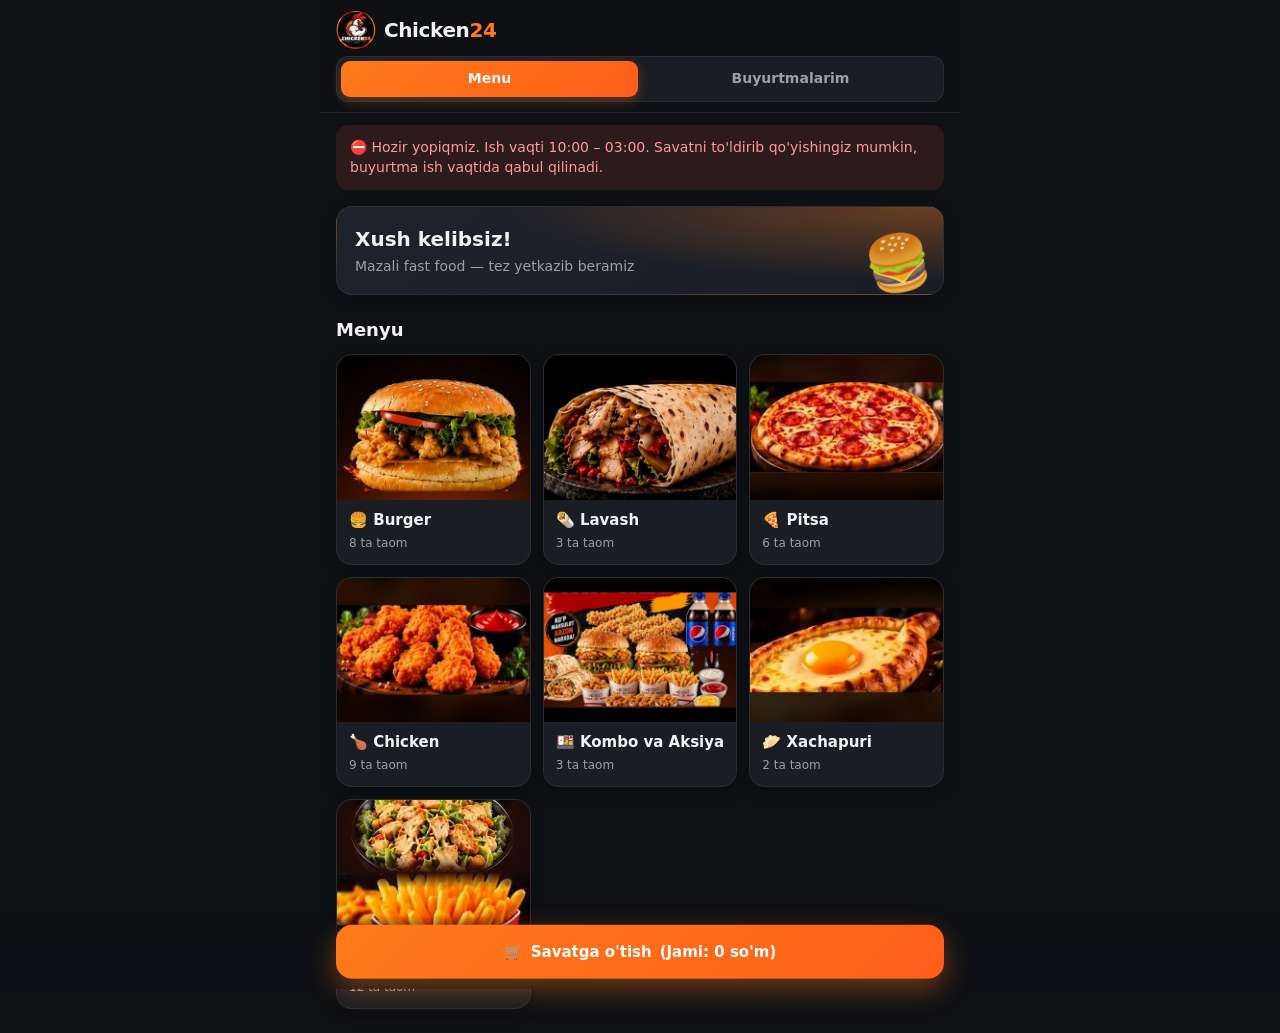
==== miniapp/index.html @ d91f763a "Inline "Buyurtma berish" tugmasi, menyu tugmasi va HTTP buyurtma (POST /api/orders) - Bot: pastki re" ====
<!doctype html>
<html lang="uz">
<head>
  <meta charset="utf-8">
  <meta name="viewport" content="width=device-width, initial-scale=1, viewport-fit=cover">
  <meta name="color-scheme" content="dark">
  <meta name="theme-color" content="#0F1115">
  <!-- Xavfsizlik: skriptlar faqat o'zimizdan va telegram.org dan; tashqi so'rov faqat bot serveriga (config.js API_BASE) -->
  <meta http-equiv="Content-Security-Policy"
        content="default-src 'self'; script-src 'self' https://telegram.org; style-src 'self' 'unsafe-inline'; img-src 'self' data: blob:; connect-src 'self' https://chicken24-bot.onrender.com; base-uri 'none'; form-action 'none'; object-src 'none'">
  <title>Chicken24</title>
  <link rel="icon" href="images/logo-192.webp" type="image/webp">
  <!-- Telegram WebApp SDK boshqa skriptlardan oldin yuklanishi kerak -->
  <script src="https://telegram.org/js/telegram-web-app.js"></script>
  <!-- ?v=N: Telegram eski keshni ko'rsatmasligi uchun; har o'zgarishda raqamni oshiring -->
  <link rel="stylesheet" href="style.css?v=15">
  <!-- Interfeys matnlari (uz/ru) va bot natijasini qo'llash - app.js dan oldin -->
  <script src="i18n.js?v=15" defer></script>
  <script src="config.js?v=15" defer></script>
  <script src="result.js?v=15" defer></script>
  <script src="app.js?v=15" defer></script>
</head>
<body>
  <div id="app" class="app">
    <!-- Sarlavha va bo'lim yorliqlari birga yopishqoq (sticky) -->
    <div class="appbar">
    <header class="topbar" id="topbar">
      <button id="backBtn" class="icon-btn topbar-back" type="button" data-action="back" aria-label="Orqaga" data-i18n-aria="back" hidden>
        <svg viewBox="0 0 24 24" width="22" height="22" aria-hidden="true"><path d="M15 5l-7 7 7 7" fill="none" stroke="currentColor" stroke-width="2.4" stroke-linecap="round" stroke-linejoin="round"/></svg>
      </button>
      <div class="brand" id="brand">
        <img class="brand-logo" src="images/logo-192.webp"
             srcset="images/logo-192.webp 1x, images/logo-384.webp 2x"
             alt="Chicken24" width="40" height="40" decoding="async">
        <span class="brand-name">Chicken<span class="accent">24</span></span>
      </div>
      <h1 class="topbar-title" id="topbarTitle" hidden></h1>
    </header>
    <!-- Matnlar app.js da tanlangan tilga almashtiriladi (data-i18n); bu yerdagisi - JS yuklanguncha -->
    <nav class="tabs" role="tablist" aria-label="Bo'limlar" data-i18n-aria="tabs.aria">
      <button id="tabMenu" class="tab active" type="button" role="tab" aria-selected="true" data-action="tab-menu" data-i18n="tab.menu">Menu</button>
      <button id="tabOrders" class="tab" type="button" role="tab" aria-selected="false" data-action="tab-orders" data-i18n="tab.orders">Buyurtmalarim</button>
    </nav>
    </div>

    <!-- Yopiq vaqtda ko'rinadi (app.js -> updateHoursBanner) -->
    <div id="hoursBanner" class="hours-banner" role="status" hidden></div>

    <main id="view" class="view" tabindex="-1">
      <div class="loader" aria-label="Yuklanmoqda" data-i18n-aria="loading"><span></span><span></span><span></span></div>
    </main>
  </div>

  <!-- Pastdan chiquvchi savat tugmasi -->
  <div id="cartBar" class="cart-bar" aria-hidden="true">
    <button id="cartBarBtn" class="cart-bar-btn" type="button" data-action="open-cart" tabindex="-1">
      <span class="cart-bar-icon" aria-hidden="true">🛒</span>
      <span class="cart-bar-text" data-i18n="cartbar.go">Savatga o'tish</span>
      <span class="cart-bar-total">(<span data-i18n="cartbar.total">Jami</span>: <b id="cartBarTotal"></b>)</span>
    </button>
  </div>

  <div id="toast" class="toast" role="status" aria-live="polite"></div>

  <noscript><p class="noscript">Ilova ishlashi uchun JavaScript yoqilgan bo'lishi kerak. / Для работы приложения включите JavaScript.</p></noscript>
</body>
</html>
---- miniapp/style.css ----
/* =========================================================
   Chicken24 Mini App - doim to'q dizayn (Telegram theme'iga bog'liq emas)
   ========================================================= */
:root {
  --bg: #0F1115;
  --card: #1A1D24;
  --card-2: #222631;
  --card-3: #2A2F3B;
  --accent: #FF7A1A;
  --accent-2: #FF9A4D;
  --accent-soft: rgba(255, 122, 26, 0.14);
  --text: #F2F2F2;
  --muted: #9AA0AA;
  --danger: #FF5C5C;
  --danger-soft: rgba(255, 92, 92, 0.12);
  --success: #39D98A;
  --success-soft: rgba(57, 217, 138, 0.12);
  --border: rgba(255, 255, 255, 0.07);
  --radius: 16px;
  --radius-sm: 12px;
  --shadow: 0 8px 24px rgba(0, 0, 0, 0.35);
  --shadow-soft: 0 4px 14px rgba(0, 0, 0, 0.25);
  --ease: cubic-bezier(0.2, 0.8, 0.2, 1);

  /* Telegram (fullscreen) va qurilma safe-area */
  --safe-top: calc(max(env(safe-area-inset-top, 0px), var(--tg-safe-area-inset-top, 0px)) + var(--tg-content-safe-area-inset-top, 0px));
  --safe-bottom: calc(max(env(safe-area-inset-bottom, 0px), var(--tg-safe-area-inset-bottom, 0px)) + var(--tg-content-safe-area-inset-bottom, 0px));
  --safe-left: max(env(safe-area-inset-left, 0px), var(--tg-safe-area-inset-left, 0px));
  --safe-right: max(env(safe-area-inset-right, 0px), var(--tg-safe-area-inset-right, 0px));
  --gutter: 16px;

  color-scheme: dark;
}

*, *::before, *::after { box-sizing: border-box; }

html, body {
  margin: 0;
  background: var(--bg);
  color: var(--text);
  font-family: system-ui, -apple-system, "Segoe UI", Roboto, "Helvetica Neue", Arial, sans-serif;
  font-size: 15px;
  line-height: 1.4;
  -webkit-font-smoothing: antialiased;
  -webkit-text-size-adjust: 100%;
  -webkit-tap-highlight-color: transparent;
}

body {
  min-height: 100vh;
  min-height: 100dvh;
  overflow-x: hidden;
}

button, input, textarea { font: inherit; color: inherit; }
button { cursor: pointer; border: 0; background: none; padding: 0; }
button:disabled { cursor: not-allowed; }
img { display: block; max-width: 100%; }
[hidden] { display: none !important; }

:focus-visible { outline: 2px solid var(--accent); outline-offset: 2px; }

.app {
  max-width: 640px;
  margin: 0 auto;
  padding-left: var(--safe-left);
  padding-right: var(--safe-right);
}

/* ---------------- Topbar + bo'lim yorliqlari (birga sticky) ---------------- */
.appbar {
  position: sticky;
  top: 0;
  z-index: 20;
  background: rgba(15, 17, 21, 0.92);
  backdrop-filter: blur(14px);
  -webkit-backdrop-filter: blur(14px);
  border-bottom: 1px solid var(--border);
}
.topbar {
  display: flex;
  align-items: center;
  gap: 10px;
  min-height: 56px;
  padding: calc(8px + var(--safe-top)) var(--gutter) 4px;
}

/* Segmentli tugma: Menu | Buyurtmalarim */
.tabs {
  display: grid;
  grid-template-columns: 1fr 1fr;
  gap: 4px;
  margin: 0 var(--gutter) 10px;
  padding: 4px;
  border-radius: var(--radius-sm);
  background: var(--card);
  border: 1px solid var(--border);
}
.tab {
  min-height: 36px;
  padding: 0 8px;
  border-radius: 9px;
  font-size: 14px;
  font-weight: 700;
  color: var(--muted);
  white-space: nowrap;
  transition: background-color 0.2s, color 0.2s, transform 0.15s var(--ease);
}
.tab:active { transform: scale(0.97); }
.tab.active {
  background: linear-gradient(135deg, var(--accent), #FF5E1A);
  color: #fff;
  box-shadow: 0 4px 12px rgba(255, 122, 26, 0.3);
}

.brand { display: flex; align-items: center; gap: 8px; min-width: 0; }
/* Logotip: dumaloq, shaffof fon (eski to'q sariq kvadrat va soya olib tashlangan) */
.brand-logo {
  display: block;
  flex: 0 0 auto;
  width: 40px; height: 40px;
  border-radius: 50%;
  object-fit: cover;
}
.brand-name { font-size: 20px; font-weight: 800; letter-spacing: -0.02em; }
.accent { color: var(--accent); }

.topbar.inner .brand-logo { width: 36px; height: 36px; }
.topbar.inner .brand-name { display: none; }
.topbar-title {
  margin: 0;
  font-size: 18px;
  font-weight: 700;
  white-space: nowrap;
  overflow: hidden;
  text-overflow: ellipsis;
}

/* ---------------- Umumiy ---------------- */
.view {
  padding: 16px var(--gutter) calc(24px + var(--safe-bottom));
  outline: none;
  animation: fadeIn 0.28s var(--ease);
}
body.has-cart-bar .view { padding-bottom: calc(96px + var(--safe-bottom)); }

@keyframes fadeIn { from { opacity: 0; transform: translateY(6px); } to { opacity: 1; transform: none; } }
@keyframes pop { 0% { transform: scale(0.85); } 60% { transform: scale(1.06); } 100% { transform: scale(1); } }

.section-title { margin: 22px 0 12px; font-size: 18px; font-weight: 700; }
.section-title:first-child { margin-top: 4px; }
.muted { color: var(--muted); }

.hero {
  position: relative;
  overflow: hidden;
  padding: 18px;
  border-radius: var(--radius);
  background:
    radial-gradient(120% 140% at 100% 0%, rgba(255, 122, 26, 0.35), transparent 60%),
    linear-gradient(135deg, #1F222B, var(--card));
  border: 1px solid var(--border);
  box-shadow: var(--shadow-soft);
}
.hero-title { margin: 0 0 4px; font-size: 20px; font-weight: 800; }
.hero-sub { margin: 0; color: var(--muted); font-size: 14px; }
.hero-emoji { position: absolute; right: 12px; bottom: -6px; font-size: 54px; opacity: 0.9; transform: rotate(-12deg); }

/* ---------------- Tugmalar ---------------- */
.btn {
  display: inline-flex;
  align-items: center;
  justify-content: center;
  gap: 8px;
  min-height: 46px;
  padding: 0 18px;
  border-radius: var(--radius-sm);
  font-weight: 650;
  transition: transform 0.15s var(--ease), background-color 0.2s, opacity 0.2s, box-shadow 0.2s;
  user-select: none;
}
.btn:active:not(:disabled) { transform: scale(0.96); }
.btn-block { width: 100%; }
.btn-lg { min-height: 54px; font-size: 16px; border-radius: var(--radius); }
.btn-primary {
  background: linear-gradient(135deg, var(--accent), #FF5E1A);
  color: #fff;
  box-shadow: 0 8px 20px rgba(255, 122, 26, 0.3);
}
.btn-primary:disabled { background: var(--card-3); color: var(--muted); box-shadow: none; }
.btn-secondary { background: var(--card-2); color: var(--text); border: 1px solid var(--border); }
.btn-secondary:disabled { opacity: 0.45; }
.btn-ghost { background: transparent; color: var(--accent); min-height: 36px; padding: 0 10px; }
.btn-link { color: var(--accent); font-weight: 600; text-decoration: underline; text-underline-offset: 3px; }

.icon-btn {
  display: grid;
  place-items: center;
  width: 36px; height: 36px;
  flex: 0 0 auto;
  border-radius: 11px;
  background: var(--card-2);
  color: var(--text);
  transition: transform 0.15s var(--ease), background-color 0.2s;
}
.icon-btn:active:not(:disabled) { transform: scale(0.9); }
.icon-btn.danger { background: var(--danger-soft); color: var(--danger); }
.topbar-back { background: transparent; margin-left: -8px; }

/* ---------------- Kategoriyalar ---------------- */
.cat-grid {
  display: grid;
  grid-template-columns: repeat(2, minmax(0, 1fr));
  gap: 12px;
}
.cat-card {
  display: flex;
  flex-direction: column;
  overflow: hidden;
  text-align: left;
  border-radius: var(--radius);
  background: var(--card);
  border: 1px solid var(--border);
  box-shadow: var(--shadow-soft);
  transition: transform 0.18s var(--ease), box-shadow 0.2s;
}
.cat-card:active { transform: scale(0.96); }
.cat-info { display: flex; flex-direction: column; gap: 4px; padding: 10px 12px 12px; }
.cat-name { font-size: 15px; font-weight: 700; }
.cat-count { font-size: 12px; color: var(--muted); }
.badge-soon {
  align-self: flex-start;
  padding: 2px 8px;
  border-radius: 999px;
  background: var(--accent-soft);
  color: var(--accent-2);
  font-size: 11px;
  font-weight: 700;
}

/* Rasm + fallback (emoji/gradient) */
.media {
  position: relative;
  width: 100%;
  aspect-ratio: 4 / 3;
  overflow: hidden;
  background: radial-gradient(120% 120% at 30% 20%, #3A2A20 0%, #22252E 55%, #1A1D24 100%);
}
.media img {
  position: absolute;
  inset: 0;
  width: 100%;
  height: 100%;
  object-fit: cover;
  opacity: 0;
  transition: opacity 0.35s var(--ease);
}
.media.loaded img { opacity: 1; }
/* Emoji faqat rasm umuman yuklanmaganda (qayta urinishlardan keyin) ko'rinadi */
.media:not(.failed) .media-fallback { visibility: hidden; }
/* Taom rasmlari kvadrat (600x600) - kesilmasligi kerak */
.media.item-media { aspect-ratio: 1 / 1; }
.media-fallback {
  position: absolute;
  inset: 0;
  display: grid;
  place-items: center;
  font-size: 44px;
  filter: drop-shadow(0 6px 12px rgba(0, 0, 0, 0.4));
}


/* ---------------- Taomlar ---------------- */
.item-grid {
  display: grid;
  grid-template-columns: repeat(2, minmax(0, 1fr));
  gap: 12px;
}
.item-card {
  display: flex;
  flex-direction: column;
  overflow: hidden;
  border-radius: var(--radius);
  background: var(--card);
  border: 1px solid var(--border);
  box-shadow: var(--shadow-soft);
}
.item-body { display: flex; flex-direction: column; gap: 4px; padding: 10px 12px 0; }
.item-name { margin: 0; font-size: 15px; font-weight: 700; line-height: 1.25; overflow-wrap: anywhere; }
/* Tavsif to'liq ko'rinadi (kesilmaydi) */
.item-desc {
  margin: 0;
  color: var(--muted);
  font-size: 13px;
  line-height: 1.4;
  overflow-wrap: anywhere;
}
/* Tarkib ro'yxati (kombo): har qatorda bitta tarkib, ✓ belgisi bilan */
.item-contents {
  margin: 2px 0 0;
  padding: 0;
  list-style: none;
  display: flex;
  flex-direction: column;
  gap: 5px;
  font-size: 13px;
  line-height: 1.35;
  color: var(--text);
}
.item-contents li { display: flex; gap: 6px; align-items: flex-start; overflow-wrap: anywhere; }
.item-contents li::before {
  content: "✓";
  flex: 0 0 auto;
  color: var(--success);
  font-weight: 800;
}
/* Narx: nom tagida, qalin va kontrastli (#FF9A4D / #1A1D24 ≈ 8:1) */
.item-price {
  font-size: 17px;
  font-weight: 800;
  line-height: 1.2;
  color: var(--accent-2);
  white-space: nowrap;
  font-variant-numeric: tabular-nums;
  letter-spacing: -0.01em;
}
/* Variantlar (6 dona / 10 dona / 1 kg) */
.variant-chips { display: flex; flex-wrap: wrap; gap: 6px; margin: 2px 0; }
.chip {
  display: inline-flex;
  align-items: center;
  gap: 4px;
  min-height: 30px;
  padding: 0 10px;
  border-radius: 999px;
  border: 1px solid var(--border);
  background: var(--card-2);
  color: var(--muted);
  font-size: 12.5px;
  font-weight: 700;
  white-space: nowrap;
  transition: background-color 0.15s, border-color 0.15s, color 0.15s, transform 0.15s var(--ease);
}
.chip:active { transform: scale(0.95); }
.chip.active { background: var(--accent-soft); border-color: var(--accent); color: var(--accent-2); }
.chip-qty {
  min-width: 18px;
  padding: 0 5px;
  border-radius: 999px;
  background: var(--accent);
  color: #fff;
  font-size: 11px;
  line-height: 18px;
  text-align: center;
}
.tg-phone-btn { margin-top: 6px; padding: 0 4px; min-height: 32px; font-size: 14px; }

/* Tugma kartaning pastida: bir qatordagi kartalarda tugmalar bir chiziqda turadi */
.item-action { margin-top: auto; padding: 10px 12px 12px; }
.item-action .btn { width: 100%; min-height: 40px; padding: 0 10px; font-size: 14px; }
.add-btn { background: var(--accent-soft); color: var(--accent-2); }
.add-btn:active { background: rgba(255, 122, 26, 0.24); }

.stepper {
  display: flex;
  align-items: center;
  justify-content: space-between;
  gap: 6px;
  min-height: 40px;
  padding: 3px;
  border-radius: var(--radius-sm);
  background: var(--card-2);
  animation: pop 0.25s var(--ease);
}
.stepper .icon-btn { width: 34px; height: 34px; background: var(--card-3); font-size: 18px; font-weight: 700; }
.stepper .icon-btn.inc { background: var(--accent); color: #fff; }
.stepper .icon-btn:disabled { opacity: 0.35; }
.stepper .qty { min-width: 24px; text-align: center; font-weight: 800; font-variant-numeric: tabular-nums; }
.stepper.compact { display: inline-flex; min-height: 34px; }
.stepper.compact .icon-btn { width: 30px; height: 30px; font-size: 16px; }

/* ---------------- Bo'sh holatlar ---------------- */
.empty {
  display: flex;
  flex-direction: column;
  align-items: center;
  gap: 10px;
  padding: 48px 20px;
  text-align: center;
  border-radius: var(--radius);
  background: var(--card);
  border: 1px dashed rgba(255, 255, 255, 0.12);
}
.empty-emoji { font-size: 48px; }
.empty-title { margin: 0; font-size: 18px; font-weight: 700; }
.empty-text { margin: 0 0 6px; color: var(--muted); }

/* ---------------- Savat ---------------- */
.card {
  margin-bottom: 14px;
  padding: 16px;
  border-radius: var(--radius);
  background: var(--card);
  border: 1px solid var(--border);
  box-shadow: var(--shadow-soft);
}
.card-title { margin: 0 0 12px; font-size: 16px; font-weight: 700; }

.line {
  display: grid;
  grid-template-columns: minmax(0, 1fr) auto;
  gap: 8px 12px;
  padding: 12px 0;
  border-bottom: 1px solid var(--border);
}
.line:first-child { padding-top: 0; }
.line-name { font-weight: 650; overflow-wrap: anywhere; }
.line-price { color: var(--muted); font-size: 13px; }
.line-total { font-weight: 800; text-align: right; white-space: nowrap; }
.line-controls { grid-column: 1 / -1; display: flex; align-items: center; justify-content: space-between; gap: 10px; }

.sum-row {
  display: flex;
  justify-content: space-between;
  padding-top: 10px;
  font-size: 14px;
  color: var(--muted);
}
.sum-row span:last-child { color: var(--text); font-weight: 600; white-space: nowrap; }
.total-row {
  display: flex;
  align-items: baseline;
  justify-content: space-between;
  margin-top: 10px;
  padding-top: 10px;
  border-top: 1px solid var(--border);
  font-size: 16px;
}
.payment-note { margin: 10px 0 0; font-size: 13.5px; color: var(--muted); }

/* Yopiq vaqt ogohlantirishi (sarlavha ostida, barcha sahifalarda) */
.hours-banner {
  margin: 12px var(--gutter) 0;
  padding: 12px 14px;
  border-radius: var(--radius-sm);
  background: var(--danger-soft);
  color: #FF9A9A;
  font-size: 14px;
  line-height: 1.45;
}
.total-row b { font-size: 20px; color: var(--accent-2); }

.field { margin-bottom: 14px; }
.field:last-child { margin-bottom: 0; }
.label { display: block; margin-bottom: 6px; font-size: 13px; font-weight: 600; color: var(--muted); }
.req { color: var(--accent); }

.input {
  display: block;
  width: 100%;
  min-height: 48px;
  padding: 12px 14px;
  border-radius: var(--radius-sm);
  border: 1.5px solid transparent;
  background: var(--card-2);
  font-size: 16px; /* iOS zoom qilmasligi uchun 16px */
  outline: none;
  transition: border-color 0.2s, background-color 0.2s, opacity 0.2s;
}
.input::placeholder { color: #6C727D; }
.input:focus { border-color: var(--accent); background: #262A35; }
.input:disabled { opacity: 0.5; cursor: not-allowed; }
.input.invalid { border-color: var(--danger); }
.textarea { resize: vertical; min-height: 92px; line-height: 1.4; }
.textarea-sm { min-height: 64px; }
.area-note { margin: -4px 0 12px; }

.phone-field {
  display: flex;
  align-items: stretch;
  border-radius: var(--radius-sm);
  background: var(--card-2);
  border: 1.5px solid transparent;
  transition: border-color 0.2s;
}
.phone-field:focus-within { border-color: var(--accent); }
.phone-field.invalid { border-color: var(--danger); }
.phone-prefix {
  display: flex;
  align-items: center;
  padding: 0 4px 0 14px;
  font-size: 16px;
  font-weight: 700;
  color: var(--text);
  user-select: none;
}
.phone-field .input { border: 0; background: transparent; padding-left: 6px; letter-spacing: 0.02em; }
.phone-field .input:focus { background: transparent; }

.field-error { margin: 6px 0 0; font-size: 12.5px; color: var(--danger); min-height: 0; }
.field-hint { margin: 6px 0 0; font-size: 12.5px; color: var(--muted); }
.counter { float: right; font-weight: 500; }

.divider {
  display: flex;
  align-items: center;
  gap: 10px;
  margin: 14px 0;
  color: var(--muted);
  font-size: 12px;
  text-transform: uppercase;
  letter-spacing: 0.08em;
}
.divider::before, .divider::after { content: ""; flex: 1; height: 1px; background: var(--border); }

.loc-status:empty { display: none; }
.loc-status { margin-top: 10px; }
.loc-box {
  display: flex;
  align-items: center;
  gap: 10px;
  padding: 12px;
  border-radius: var(--radius-sm);
  font-size: 14px;
  animation: fadeIn 0.25s var(--ease);
}
.loc-box.ok { background: var(--success-soft); color: var(--success); }
.loc-box.err { background: var(--danger-soft); color: #FF8A8A; flex-wrap: wrap; }
.loc-box.info { background: var(--card-2); color: var(--muted); }
.loc-box .grow { flex: 1; min-width: 0; }
.loc-coords { display: block; margin-top: 2px; font-size: 12px; color: var(--muted); font-variant-numeric: tabular-nums; }

.spinner {
  width: 16px; height: 16px;
  border-radius: 50%;
  border: 2px solid rgba(255, 255, 255, 0.2);
  border-top-color: var(--accent);
  animation: spin 0.8s linear infinite;
}
@keyframes spin { to { transform: rotate(360deg); } }

.checkout-bar {
  position: sticky;
  bottom: 0;
  z-index: 10;
  margin: 6px calc(-1 * var(--gutter)) calc(-24px - var(--safe-bottom));
  padding: 14px var(--gutter) calc(14px + var(--safe-bottom));
  background: linear-gradient(to bottom, rgba(15, 17, 21, 0), var(--bg) 22%);
}
.form-hint { margin: 0 0 8px; text-align: center; font-size: 12.5px; color: var(--muted); }
.form-hint:empty { display: none; }

/* ---------------- Eslatmalar (bot javobi) ---------------- */
.notice {
  margin-bottom: 14px;
  padding: 12px 14px;
  border-radius: var(--radius-sm);
  font-size: 14px;
  line-height: 1.45;
  animation: fadeIn 0.25s var(--ease);
}
.notice.info { background: var(--accent-soft); color: #FFC59A; }
.notice.err { background: var(--danger-soft); color: #FF9A9A; }

/* ---------------- Buyurtmalarim ---------------- */
.order-status { margin: 0 0 8px; font-size: 13px; font-weight: 600; }
.order-status.ok { color: var(--success); }
.order-status.err { color: #FF8A8A; }
.order-status.wait { color: #FFC59A; }
.order-card { margin-bottom: 12px; }
.order-head { display: flex; justify-content: space-between; align-items: baseline; gap: 10px; margin-bottom: 8px; }
.order-date { color: var(--muted); font-size: 13px; }
.order-total { font-weight: 800; color: var(--accent-2); white-space: nowrap; }
/* Buyurtma tarkibi: har qatorda bitta taom "Nom × 2 — 60 000 so'm" */
.order-items {
  margin: 0 0 10px;
  padding: 0;
  list-style: none;
  display: flex;
  flex-direction: column;
  gap: 6px;
  font-size: 13.5px;
  line-height: 1.35;
}
.order-items li { overflow-wrap: anywhere; }
.order-items .oi-tail { white-space: nowrap; }
.order-items .oi-sum { color: var(--muted); }
/* Summalar: Taomlar / Yetkazish / Jami / To'lov */
.order-sums {
  margin: 0 0 10px;
  padding-top: 8px;
  border-top: 1px solid var(--border);
  display: flex;
  flex-direction: column;
  gap: 4px;
  font-size: 13.5px;
  color: var(--muted);
}
.os-row { display: flex; justify-content: space-between; gap: 10px; }
.os-row span:last-child { white-space: nowrap; }
.os-total { color: var(--text); font-size: 15px; }
.os-total b { color: var(--accent-2); font-weight: 800; white-space: nowrap; }
.order-addr { margin: 0 0 12px; font-size: 13px; color: var(--muted); overflow-wrap: anywhere; }

/* ---------------- Pastki savat tugmasi ---------------- */
.cart-bar {
  position: fixed;
  left: 0; right: 0; bottom: 0;
  z-index: 30;
  padding: 10px calc(var(--gutter) + var(--safe-right)) calc(10px + var(--safe-bottom)) calc(var(--gutter) + var(--safe-left));
  background: linear-gradient(to bottom, rgba(15, 17, 21, 0), rgba(15, 17, 21, 0.95) 35%);
  transform: translateY(120%);
  transition: transform 0.35s var(--ease);
  pointer-events: none;
}
.cart-bar.show { transform: translateY(0); pointer-events: auto; }
.cart-bar-btn {
  display: flex;
  align-items: center;
  justify-content: center;
  flex-wrap: wrap;
  gap: 4px 8px;
  width: 100%;
  max-width: 608px;
  min-height: 54px;
  margin: 0 auto;
  padding: 8px 16px;
  border-radius: var(--radius);
  background: linear-gradient(135deg, var(--accent), #FF5E1A);
  color: #fff;
  font-weight: 700;
  font-size: 15px;
  box-shadow: 0 10px 28px rgba(255, 122, 26, 0.4);
  transition: transform 0.15s var(--ease);
}
.cart-bar-btn:active { transform: scale(0.97); }
.cart-bar-total { font-weight: 600; white-space: nowrap; }
.cart-bar-btn.bump { animation: pop 0.3s var(--ease); }

/* ---------------- Toast ---------------- */
.toast {
  position: fixed;
  left: 50%;
  top: calc(112px + var(--safe-top)); /* sarlavha + yorliqlar ostida */
  z-index: 50;
  width: max-content;
  max-width: calc(100% - 32px);
  padding: 12px 16px;
  border-radius: var(--radius-sm);
  background: #2A2F3B;
  color: var(--text);
  font-size: 14px;
  box-shadow: var(--shadow);
  border: 1px solid var(--border);
  opacity: 0;
  transform: translate(-50%, -10px);
  transition: opacity 0.25s, transform 0.25s var(--ease);
  pointer-events: none;
}
.toast.show { opacity: 1; transform: translate(-50%, 0); }
.toast.error { border-color: rgba(255, 92, 92, 0.5); }

/* ---------------- Yuklanish ---------------- */
.loader { display: flex; justify-content: center; gap: 8px; padding: 80px 0; }
.loader span {
  width: 10px; height: 10px;
  border-radius: 50%;
  background: var(--accent);
  animation: bounce 0.9s infinite var(--ease);
}
.loader span:nth-child(2) { animation-delay: 0.15s; }
.loader span:nth-child(3) { animation-delay: 0.3s; }
@keyframes bounce { 0%, 100% { transform: translateY(0); opacity: 0.5; } 50% { transform: translateY(-8px); opacity: 1; } }

.noscript { padding: 24px; text-align: center; }

/* Juda tor ekranlar (320px) */
@media (max-width: 359px) {
  :root { --gutter: 12px; }
  .cat-grid, .item-grid { gap: 10px; }
  .item-body { padding: 8px 10px 0; }
  .item-action { padding: 8px 10px 10px; }
  .brand-name { font-size: 18px; }
  .stepper .icon-btn { width: 30px; height: 30px; }
}

@media (min-width: 560px) {
  .item-grid { grid-template-columns: repeat(3, minmax(0, 1fr)); }
  .cat-grid { grid-template-columns: repeat(3, minmax(0, 1fr)); }
}

@media (prefers-reduced-motion: reduce) {
  *, *::before, *::after { animation: none !important; transition: none !important; }
}
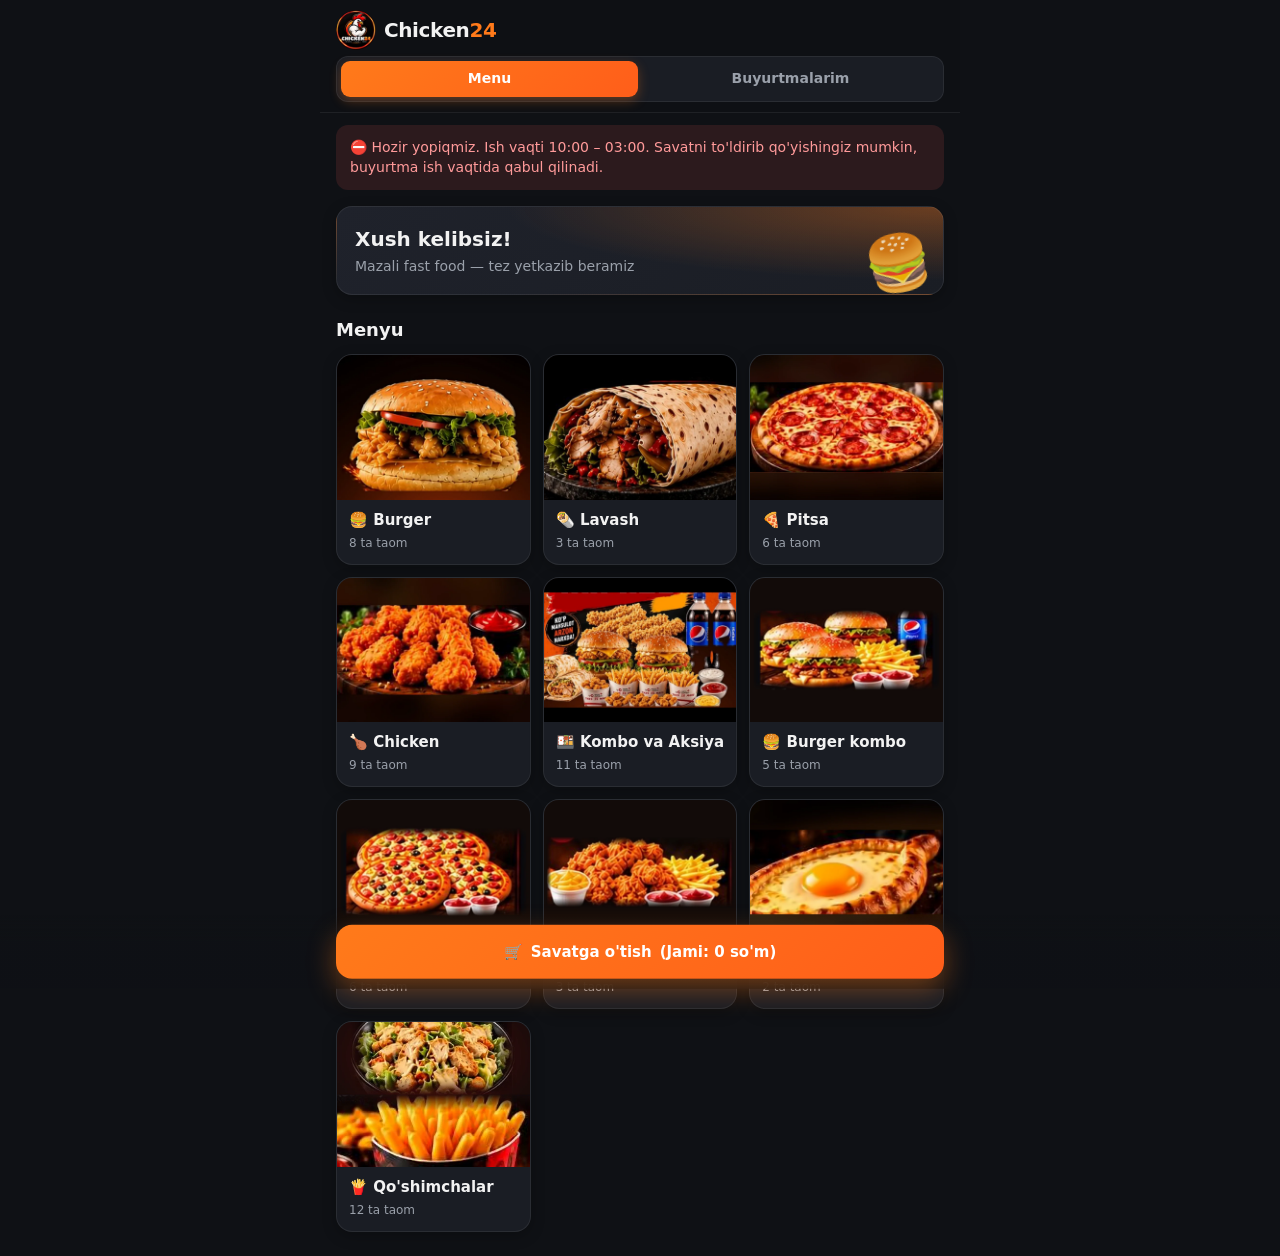
==== commit 17edd466: "Taklif va shikoyat tugmasi, /taklif, guruh chekida @mention; yangi kombolar - Salomlashuvda "Buyurtm" ====
--- a/miniapp/index.html
+++ b/miniapp/index.html
@@ -10,15 +10,17 @@
         content="default-src 'self'; script-src 'self' https://telegram.org; style-src 'self' 'unsafe-inline'; img-src 'self' data: blob:; connect-src 'self' https://chicken24-bot.onrender.com; base-uri 'none'; form-action 'none'; object-src 'none'">
   <title>Chicken24</title>
   <link rel="icon" href="images/logo-192.webp" type="image/webp">
+  <!-- chicken24.uz (sayt) ochilsa /site/ ga o'tkazadi; Mini App (pages.dev) ga ta'sir qilmaydi -->
+  <script src="host-redirect.js"></script>
   <!-- Telegram WebApp SDK boshqa skriptlardan oldin yuklanishi kerak -->
   <script src="https://telegram.org/js/telegram-web-app.js"></script>
   <!-- ?v=N: Telegram eski keshni ko'rsatmasligi uchun; har o'zgarishda raqamni oshiring -->
-  <link rel="stylesheet" href="style.css?v=15">
+  <link rel="stylesheet" href="style.css?v=18">
   <!-- Interfeys matnlari (uz/ru) va bot natijasini qo'llash - app.js dan oldin -->
-  <script src="i18n.js?v=15" defer></script>
-  <script src="config.js?v=15" defer></script>
-  <script src="result.js?v=15" defer></script>
-  <script src="app.js?v=15" defer></script>
+  <script src="i18n.js?v=18" defer></script>
+  <script src="config.js?v=18" defer></script>
+  <script src="result.js?v=18" defer></script>
+  <script src="app.js?v=18" defer></script>
 </head>
 <body>
   <div id="app" class="app">
